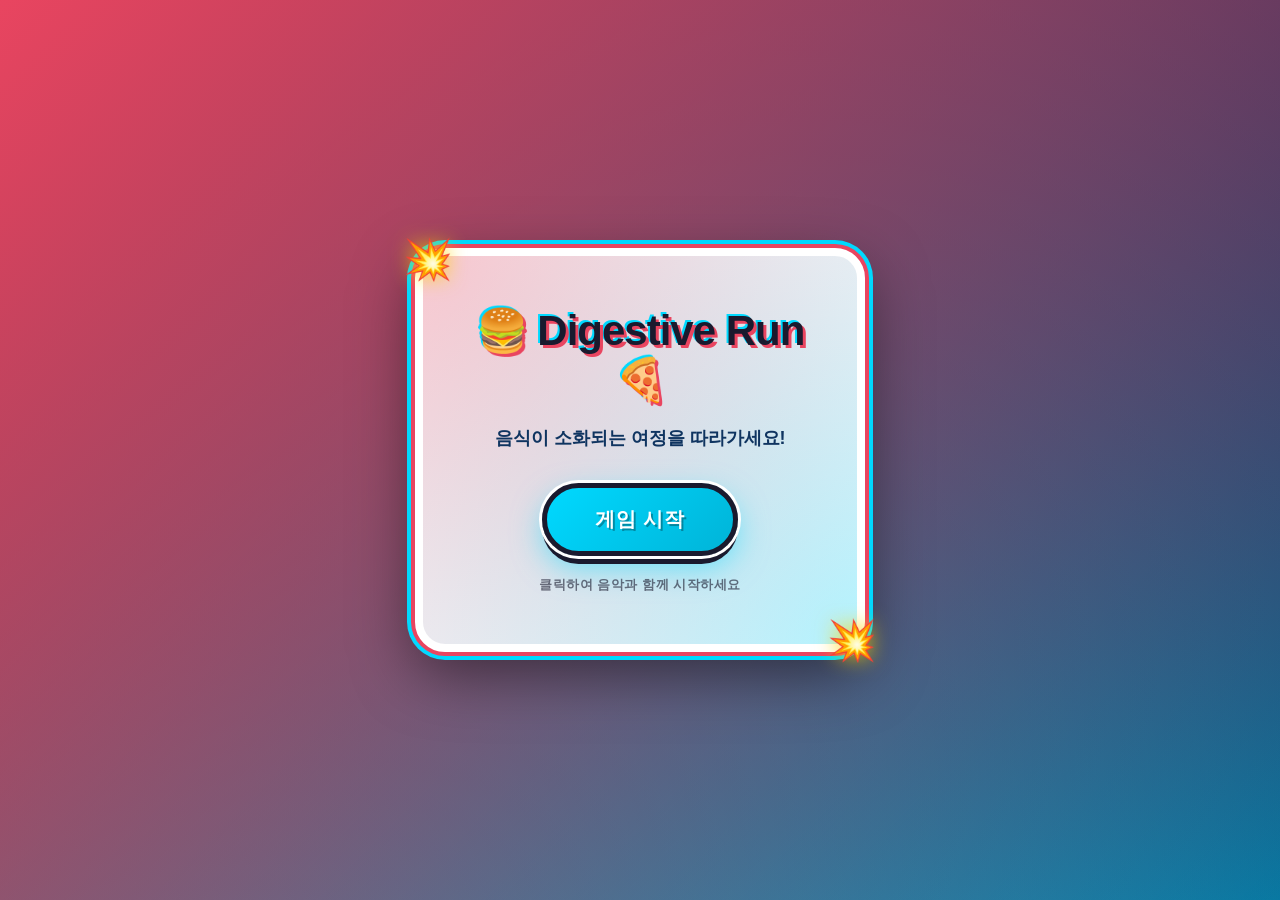
==== src/index.html @ 0e2a7981 "feat: Implement resource loading overlay with progress indicators and error handling" ====
<!doctype html>
<html lang="ko">
<head>
  <meta charset="utf-8">
  <meta name="viewport" content="width=device-width, initial-scale=1, maximum-scale=1, user-scalable=no, viewport-fit=cover">
  <title>Digestive Run - Pipeline Defense Farm</title>
  <link rel="icon" type="image/svg+xml" href="./favicon-alt-1.svg">
  <link rel="stylesheet" href="./styles/main.css">
</head>
<body>
  <!-- Resource Loading Overlay -->
  <div class="resource-loading-overlay" id="resourceLoadingOverlay">
    <div class="resource-loading-content">
      <div class="resource-loading-badge">SYNC</div>
      <h2 class="resource-loading-title">Game Resource Routing</h2>
      <p class="resource-loading-message" id="resourceLoadingMessage">핵심 시스템을 준비하는 중...</p>
      <div class="resource-loading-progress-wrap" role="progressbar" aria-valuemin="0" aria-valuemax="100" aria-valuenow="0">
        <div class="resource-loading-progress-bar" id="resourceLoadingProgressBar"></div>
      </div>
      <div class="resource-loading-percent" id="resourceLoadingPercent">0%</div>
    </div>
  </div>

  <!-- Start Overlay for autoplay -->
  <div class="start-overlay" id="startOverlay">
    <div class="start-content">
      <h1>🍔 Digestive Run 🍕</h1>
      <p>음식이 소화되는 여정을 따라가세요!</p>
      <button class="start-btn" id="startBtn">게임 시작</button>
      <div class="start-hint">클릭하여 음악과 함께 시작하세요</div>
    </div>
  </div>

  <!-- 스케일 컨테이너 -->
  <div id="scale-container">
    <div id="game-screen">

      <!-- 상단 상태바 -->
      <header id="status-bar">
        <div class="resources">
          <span class="resource nc-resource">🍎 <span id="ncAmount">1250</span></span>
          <div class="resource sc-resource">
            <div class="sc-bar-progress" id="scBarProgress" style="width: 0%"></div>
            <span class="sc-content">⚡ <span id="scText">40/80</span></span>
          </div>
          <!-- 1시간 SC 수령 버튼 -->
          <button class="claim-btn" id="hourlyClaimBtn" title="1시간 SC 보상 수령" style="display: none;">
            <span class="claim-icon">🎁</span>
            <span class="claim-text">수령</span>
          </button>
          <!-- 6시간 보상 버튼 -->
          <button class="claim-btn six-hour-reward" id="sixHourClaimBtn" title="6시간 보상 수령" style="display: none;">
            <span class="claim-icon">💰</span>
            <span class="claim-text" id="sixHourClaimText">아침 보상</span>
          </button>
        </div>
        <div class="controls-group">
          <div class="music-controls">
            <button class="music-btn" id="musicToggle" title="Play/Pause Music">🔊</button>
          </div>
        </div>
      </header>

      <!-- 게임 영역 -->
      <main id="game-area">
        <div class="canvas-container">
          <canvas id="pathCanvas"></canvas>
          <canvas id="emojiCanvas"></canvas>
          <!-- Towers will be rendered via WebGL2 on the canvas -->
        </div>
      </main>

      <!-- 하단 슬라이드업 메뉴 -->
      <aside id="bottom-sheet">
        <div class="sheet-handle" id="sheetHandle"></div>

        <!-- 타워 상세 정보 (설치된 타워) -->
        <div class="sheet-content hidden" id="tower-detail">
          <!-- 타워 정보 블록 (헤더 + 스탯 통합) -->
          <div class="tower-info-block">
            <div class="tower-header">
              <div class="tower-icon-large">🧪</div>
              <div class="tower-title">
                <h2>효소 분사기</h2>
                <p class="tower-subtitle">Lv 3 • 탄수화물 분해 특화</p>
              </div>
            </div>

            <!-- 성장 정보 (XP, 성급) -->
            <div class="tower-growth-info">
              <div class="growth-row">
                <span class="growth-label">성급</span>
                <span class="growth-value" id="towerStarDisplay">⭐ 1성</span>
              </div>
              <div class="growth-row">
                <span class="growth-label">경험치</span>
                <div class="xp-bar-container">
                  <div class="xp-bar-fill" id="towerXPBar" style="width: 0%"></div>
                  <span class="xp-text" id="towerXPText">0 / 40</span>
                </div>
              </div>
            </div>

            <div class="tower-stats">
              <div class="stat-item">
                <span class="stat-icon">⚔️</span>
                <span class="stat-label">공격력</span>
                <span class="stat-value" data-stat="attack">45</span>
              </div>
              <div class="stat-item">
                <span class="stat-icon">⏱️</span>
                <span class="stat-label" id="towerSpeedLabel">공격속도</span>
                <span class="stat-value" data-stat="speed">1.25초</span>
              </div>
              <div class="stat-item">
                <span class="stat-icon">📍</span>
                <span class="stat-label">사거리</span>
                <span class="stat-value" data-stat="range">180</span>
              </div>
              <div class="stat-item">
                <span class="stat-icon">🎲</span>
                <span class="stat-label">치명타율</span>
                <span class="stat-value" data-stat="critChance">0%</span>
              </div>
              <div class="stat-item">
                <span class="stat-icon">💥</span>
                <span class="stat-label">치명배율</span>
                <span class="stat-value" data-stat="critMult">×2.0</span>
              </div>
            </div>

            <!-- 음식 태그 추가 피해 -->
            <div class="tower-tag-bonuses" id="towerTagBonuses"></div>

            <!-- 각인 (승급으로 획득한 영구 능력) -->
            <div class="tower-imprints hidden" id="towerImprintBlock">
              <div class="tower-imprints-header">
                <h4>✨ 영구 각인</h4>
                <span class="imprint-count" id="imprintCount">0개</span>
              </div>
              <div class="imprint-list" id="towerImprintList">
                <!-- 각인 카드가 여기에 동적으로 추가됨 -->
              </div>
            </div>
          </div>

          <!-- 업그레이드 트리 블록 -->
          <div class="upgrade-block">
            <div class="upgrade-header">
              <h3>💥 업그레이드 트리</h3>
            </div>
            <div class="upgrade-content">
              <!-- 업그레이드 트리가 여기에 동적으로 추가됨 -->
            </div>
          </div>

          <div class="action-buttons">
            <button class="action-btn danger" id="sellBtn">🗑️ 판매</button>
            <button class="action-btn primary" id="closeBtn">✕ 닫기</button>
          </div>
        </div>

        <!-- 타워 설치 메뉴 (빈 슬롯) -->
        <div class="sheet-content hidden" id="tower-build">
          <div class="detail-header">
            <h2 style="color: #1a1a2e; font-size: 24px; text-shadow: 2px 2px 0 #e94560; font-weight: 900; width: 100%; text-align: center;">🏗️ 타워 설치</h2>
          </div>

          <div class="action-section">
            <div class="tower-grid">
              <div class="tower-card" data-tower-type="acidRail">
                <div class="tower-icon-medium">💉</div>
                <div class="tower-card-name">위산 레일</div>
                <div class="tower-card-cost">🍎 150</div>
              </div>
              <div class="tower-card" data-tower-type="enzymeCharge">
                <div class="tower-icon-medium">🔋</div>
                <div class="tower-card-name">효소 축전</div>
                <div class="tower-card-cost">🍎 180</div>
              </div>
              <div class="tower-card" data-tower-type="pierceBolt">
                <div class="tower-icon-medium">🎯</div>
                <div class="tower-card-name">관통 볼트</div>
                <div class="tower-card-cost">🍎 160</div>
              </div>
              <div class="tower-card locked">
                <div class="tower-icon-medium">🦠</div>
                <div class="tower-card-name">유산균</div>
                <div class="tower-card-cost">🦠 25</div>
                <div class="lock-badge">🔒</div>
              </div>
              <div class="tower-card locked">
                <div class="tower-icon-medium">🌀</div>
                <div class="tower-card-name">연동</div>
                <div class="tower-card-cost">⚡ 30</div>
                <div class="lock-badge">🔒</div>
              </div>
              <div class="tower-card locked">
                <div class="tower-icon-medium">✨</div>
                <div class="tower-card-name">흡수</div>
                <div class="tower-card-cost">🍎 120</div>
                <div class="lock-badge">🔒</div>
              </div>
            </div>
          </div>

          <div class="action-buttons">
            <button class="action-btn primary" id="closeBuildBtn">✕ 닫기</button>
          </div>
        </div>

        <!-- 타워 승급 전용 UI -->
        <div class="sheet-content hidden" id="tower-star-upgrade">
          <!-- 승급 헤더 -->
          <div class="upgrade-header-section">
            <h2 class="upgrade-title">⭐ 타워 승급</h2>
            <div class="upgrade-subtitle">
              <span id="upgradeFromStar">1성</span> → <span id="upgradeToStar">2성</span>
            </div>
          </div>

          <!-- 스탯 비교 섹션 -->
          <div class="stat-comparison-section">
            <h3 class="section-title">📊 보너스 스탯 변화</h3>
            <div class="stat-comparison-grid" id="statComparisonGrid">
              <!-- 동적으로 생성됨 -->
            </div>

            <!-- 각인 카드 컨테이너 -->
            <div class="imprint-cards-container" id="imprintCardsContainer">
              <!-- 동적으로 생성됨 -->
            </div>

            <!-- 버튼 그룹 -->
            <div class="upgrade-actions">
              <button class="action-btn reroll-btn" id="rerollStatsBtn"><span id="rerollCostDisplay">⚡ 3</span> 다시 뽑기</button>
              <button class="action-btn expand-btn" id="expandChoiceBtn"><span id="expandCostDisplay">⚡ 10</span> 선택지 추가</button>
            </div>
          </div>

          <!-- 승급 완료 버튼 -->
          <div class="upgrade-confirm-section">
            <button class="upgrade-confirm-btn disabled" id="upgradeConfirmBtn">
              <span class="confirm-icon">⚠️</span>
              <span class="confirm-text">각인을 선택해주세요</span>
            </button>
          </div>
        </div>
      </aside>

    </div>
  </div>

  <!-- 개발자 메뉴 -->
  <div id="dev-menu" class="dev-menu" style="display: none;">
    <button id="dev-menu-toggle" class="dev-menu-toggle">⚙️</button>
    <div id="dev-menu-panel" class="dev-menu-panel" style="display: none;">
      <div class="dev-menu-header">개발자 도구</div>
      <button class="dev-menu-item" id="dev-path-editor">
        <span class="dev-menu-icon">📍</span>
        <span class="dev-menu-text">Path Editor</span>
        <span class="dev-menu-shortcut">Ctrl+Shift+E</span>
      </button>
      <button class="dev-menu-item" id="dev-tower-editor">
        <span class="dev-menu-icon">🗼</span>
        <span class="dev-menu-text">Tower Slot Editor</span>
      </button>
    </div>
  </div>

  <script type="module" src="./js/main.js"></script>
</body>
</html>
---- src/styles/main.css ----
/**
 * Main Stylesheet - Digestive Run
 *
 * Modular CSS structure with Splatoon theme
 */

/* Theme Variables & Base Styles */
@import './themes/splatoon.css';

/* Component Styles */
@import './components/game-screen.css';
@import './components/music-controls.css';
@import './components/audio-settings.css';
@import './components/start-overlay.css';
@import './components/resource-loading.css';
@import './components/canvas-container.css';
@import './components/status-bar.css';
@import './components/tower-system.css';
@import './components/bottom-sheet.css';
@import './components/upgrade-tree.css';
@import './components/star-upgrade.css';
@import './components/dev-menu.css';
@import './components/dialog.css';
@import './components/offline-rewards.css';
@import './components/offline-rewards.css';

/* Global Reset & Base Layout */
* {
  box-sizing: border-box;
  margin: 0;
  padding: 0;
}

html,
body {
  width: 100%;
  height: 100%;
  margin: 0;
  padding: 0;
  overflow: hidden;
  position: fixed; /* 모바일에서 주소창 영향 방지 */
}

/* Print styles */
@media print {
  .music-controls,
  .start-overlay,
  .resource-loading-overlay {
    display: none;
  }
}
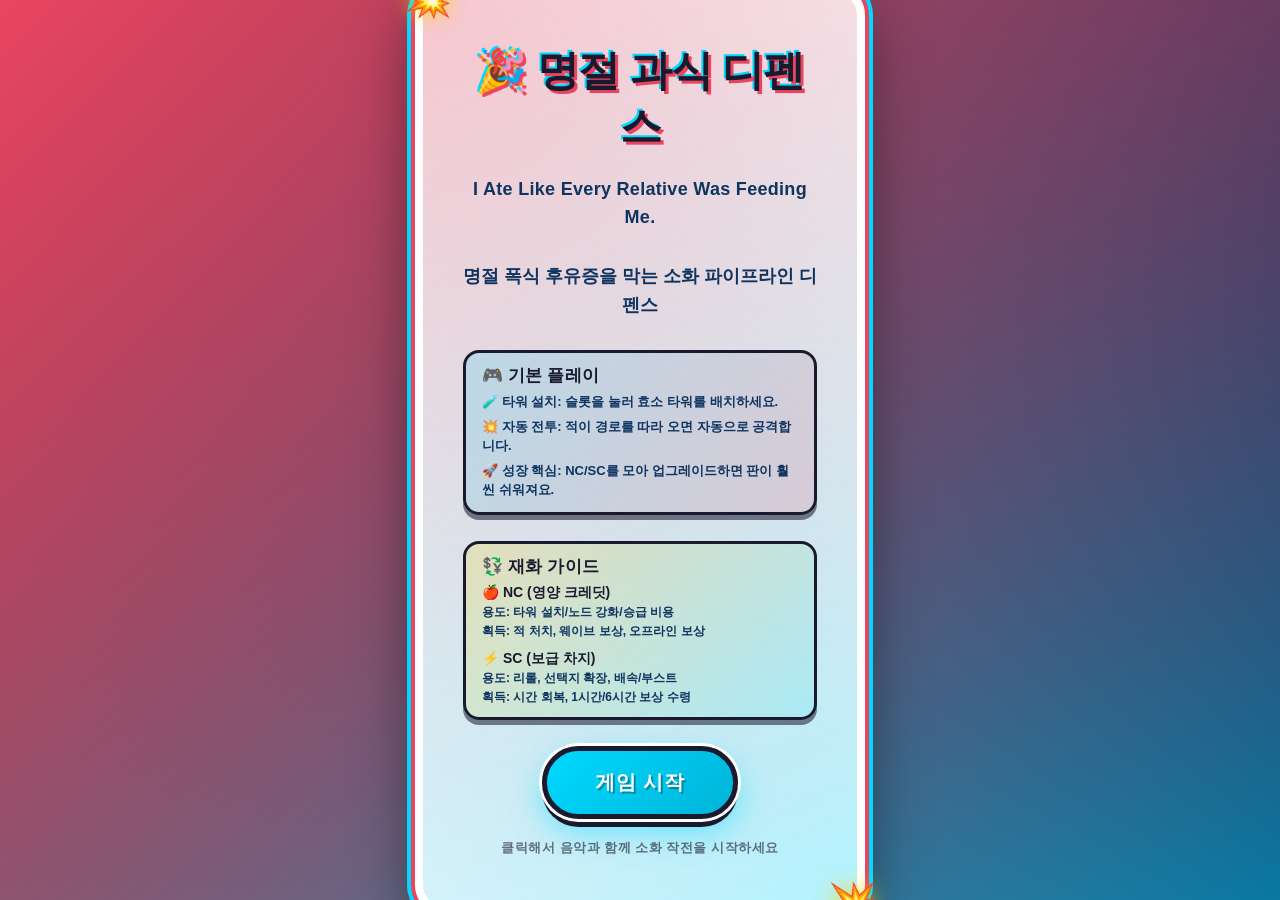
==== commit c17ebdd1: "feat: Add new assets and enhance start overlay with localized content and gameplay guides" ====
--- a/src/index.html
+++ b/src/index.html
@@ -3,7 +3,7 @@
 <head>
   <meta charset="utf-8">
   <meta name="viewport" content="width=device-width, initial-scale=1, maximum-scale=1, user-scalable=no, viewport-fit=cover">
-  <title>Digestive Run - Pipeline Defense Farm</title>
+  <title>명절 과식 디펜스 - Pipeline Defense Farm</title>
   <link rel="icon" type="image/svg+xml" href="./favicon-alt-1.svg">
   <link rel="stylesheet" href="./styles/main.css">
 </head>
@@ -24,10 +24,37 @@
   <!-- Start Overlay for autoplay -->
   <div class="start-overlay" id="startOverlay">
     <div class="start-content">
-      <h1>🍔 Digestive Run 🍕</h1>
-      <p>음식이 소화되는 여정을 따라가세요!</p>
+      <h1>🎉 명절 과식 디펜스</h1>
+      <p class="start-tagline">I Ate Like Every Relative Was Feeding Me.</p>
+      <p class="start-subtitle">명절 폭식 후유증을 막는 소화 파이프라인 디펜스</p>
+
+      <div class="start-play-guide" aria-label="기본 플레이 소개">
+        <h2 class="start-guide-title">🎮 기본 플레이</h2>
+        <ul class="start-guide-list">
+          <li>🧪 타워 설치: 슬롯을 눌러 효소 타워를 배치하세요.</li>
+          <li>💥 자동 전투: 적이 경로를 따라 오면 자동으로 공격합니다.</li>
+          <li>🚀 성장 핵심: NC/SC를 모아 업그레이드하면 판이 훨씬 쉬워져요.</li>
+        </ul>
+      </div>
+
+      <div class="start-currency-guide" aria-label="재화 설명">
+        <h2 class="start-guide-title">💱 재화 가이드</h2>
+        <ul class="start-currency-list">
+          <li>
+            <span class="currency-label">🍎 NC (영양 크레딧)</span>
+            <span class="currency-desc">용도: 타워 설치/노드 강화/승급 비용</span>
+            <span class="currency-desc">획득: 적 처치, 웨이브 보상, 오프라인 보상</span>
+          </li>
+          <li>
+            <span class="currency-label">⚡ SC (보급 차지)</span>
+            <span class="currency-desc">용도: 리롤, 선택지 확장, 배속/부스트</span>
+            <span class="currency-desc">획득: 시간 회복, 1시간/6시간 보상 수령</span>
+          </li>
+        </ul>
+      </div>
+
       <button class="start-btn" id="startBtn">게임 시작</button>
-      <div class="start-hint">클릭하여 음악과 함께 시작하세요</div>
+      <div class="start-hint">클릭해서 음악과 함께 소화 작전을 시작하세요</div>
     </div>
   </div>
 
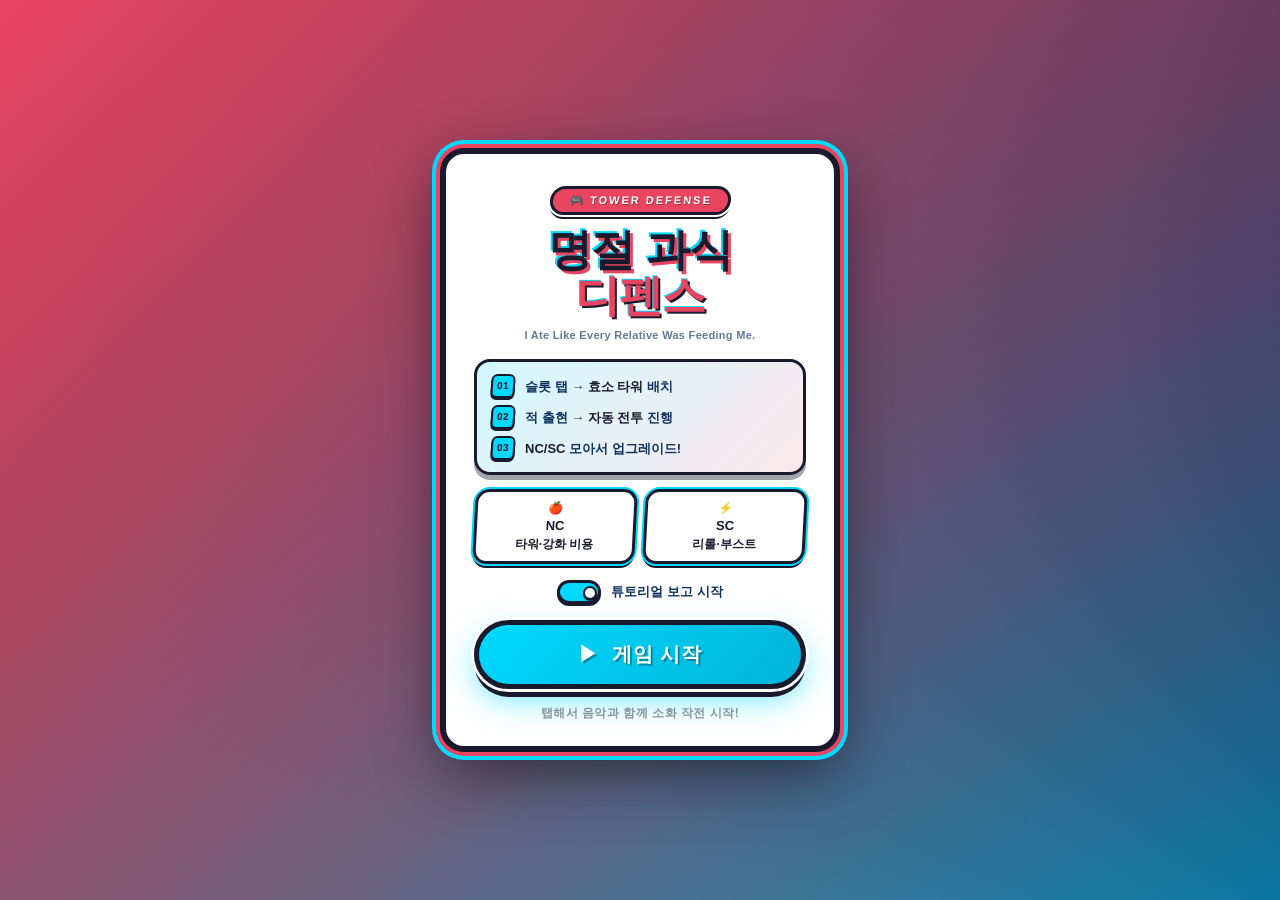
==== commit ce67be39: "feat: enhance start overlay with tutorial functionality and food emoji rain - Added tutorial navigat" ====
--- a/src/index.html
+++ b/src/index.html
@@ -23,38 +23,139 @@
 
   <!-- Start Overlay for autoplay -->
   <div class="start-overlay" id="startOverlay">
+    <!-- Food emoji particle rain background -->
+    <div class="food-rain-container" id="foodRainContainer" aria-hidden="true"></div>
+
     <div class="start-content">
-      <h1>🎉 명절 과식 디펜스</h1>
-      <p class="start-tagline">I Ate Like Every Relative Was Feeding Me.</p>
-      <p class="start-subtitle">명절 폭식 후유증을 막는 소화 파이프라인 디펜스</p>
-
-      <div class="start-play-guide" aria-label="기본 플레이 소개">
-        <h2 class="start-guide-title">🎮 기본 플레이</h2>
-        <ul class="start-guide-list">
-          <li>🧪 타워 설치: 슬롯을 눌러 효소 타워를 배치하세요.</li>
-          <li>💥 자동 전투: 적이 경로를 따라 오면 자동으로 공격합니다.</li>
-          <li>🚀 성장 핵심: NC/SC를 모아 업그레이드하면 판이 훨씬 쉬워져요.</li>
-        </ul>
-      </div>
-
-      <div class="start-currency-guide" aria-label="재화 설명">
-        <h2 class="start-guide-title">💱 재화 가이드</h2>
-        <ul class="start-currency-list">
-          <li>
-            <span class="currency-label">🍎 NC (영양 크레딧)</span>
-            <span class="currency-desc">용도: 타워 설치/노드 강화/승급 비용</span>
-            <span class="currency-desc">획득: 적 처치, 웨이브 보상, 오프라인 보상</span>
-          </li>
-          <li>
-            <span class="currency-label">⚡ SC (보급 차지)</span>
-            <span class="currency-desc">용도: 리롤, 선택지 확장, 배속/부스트</span>
-            <span class="currency-desc">획득: 시간 회복, 1시간/6시간 보상 수령</span>
-          </li>
-        </ul>
-      </div>
-
-      <button class="start-btn" id="startBtn">게임 시작</button>
-      <div class="start-hint">클릭해서 음악과 함께 소화 작전을 시작하세요</div>
+      <!-- HUD corner brackets -->
+      <span class="hud-corner hud-tl" aria-hidden="true"></span>
+      <span class="hud-corner hud-tr" aria-hidden="true"></span>
+      <span class="hud-corner hud-bl" aria-hidden="true"></span>
+      <span class="hud-corner hud-br" aria-hidden="true"></span>
+
+      <!-- Title section -->
+      <div class="start-title-section">
+        <div class="start-game-badge">🎮 TOWER DEFENSE</div>
+        <h1 class="start-main-title">명절 과식<br><span class="title-accent">디펜스</span></h1>
+        <p class="start-tagline">I Ate Like Every Relative Was Feeding Me.</p>
+      </div>
+
+      <!-- Numbered play guide -->
+      <div class="start-guide-compact" aria-label="기본 플레이 안내">
+        <div class="guide-item">
+          <span class="guide-num">01</span>
+          <span>슬롯 탭 → <strong>효소 타워</strong> 배치</span>
+        </div>
+        <div class="guide-item">
+          <span class="guide-num">02</span>
+          <span>적 출현 → <strong>자동 전투</strong> 진행</span>
+        </div>
+        <div class="guide-item">
+          <span class="guide-num">03</span>
+          <span><strong>NC/SC</strong> 모아서 업그레이드!</span>
+        </div>
+      </div>
+
+      <!-- Currency chips -->
+      <div class="start-currency-row" aria-label="재화 안내">
+        <div class="currency-chip">🍎 <strong>NC</strong> 타워·강화 비용</div>
+        <div class="currency-chip">⚡ <strong>SC</strong> 리롤·부스트</div>
+      </div>
+
+      <!-- Tutorial toggle -->
+      <label class="tutorial-toggle-label" for="tutorialToggle">
+        <div class="tutorial-toggle-switch">
+          <input type="checkbox" id="tutorialToggle" checked>
+          <span class="tutorial-toggle-track">
+            <span class="tutorial-toggle-thumb"></span>
+          </span>
+        </div>
+        <span>튜토리얼 보고 시작</span>
+      </label>
+
+      <button class="start-btn" id="startBtn">▶&nbsp; 게임 시작</button>
+      <div class="start-hint">탭해서 음악과 함께 소화 작전 시작!</div>
+    </div>
+  </div>
+
+  <!-- Tutorial Overlay (3-page) -->
+  <div class="tutorial-overlay hidden" id="tutorialOverlay">
+    <div class="tutorial-modal">
+
+      <!-- Step progress bar -->
+      <div class="tutorial-steps" aria-label="튜토리얼 진행 단계">
+        <span class="tutorial-step active" aria-hidden="true"></span>
+        <span class="tutorial-step" aria-hidden="true"></span>
+        <span class="tutorial-step" aria-hidden="true"></span>
+      </div>
+
+      <!-- Page 1: 타워 설치 -->
+      <div class="tutorial-page active" id="tutPage0">
+        <div class="tutorial-page-header">
+          <span class="tutorial-page-num">1 / 3</span>
+          <h2 class="tutorial-page-title">🧪 타워 설치하기</h2>
+        </div>
+        <div class="tutorial-gif-frame">
+          <img src="./assets/t_01.gif" alt="타워 설치 튜토리얼" class="tutorial-gif">
+          <div class="tutorial-desc">
+            <p class="tutorial-desc-main">빈 슬롯을 탭하면 타워 설치 메뉴가 열립니다.</p>
+            <ul class="tutorial-tips">
+              <li>💉 <strong>위산 레일</strong> — 빠른 연사 · 산성 데미지</li>
+              <li>🔋 <strong>효소 축전</strong> — 범위 폭발 · 지속 데미지</li>
+              <li>🎯 <strong>관통 볼트</strong> — 직선 관통 · 다중 타격</li>
+            </ul>
+          </div>
+        </div>
+      </div>
+
+      <!-- Page 2: 스킬 트리 -->
+      <div class="tutorial-page" id="tutPage1">
+        <div class="tutorial-page-header">
+          <span class="tutorial-page-num">2 / 3</span>
+          <h2 class="tutorial-page-title">📈 타워 성장 &amp; 스킬 트리</h2>
+        </div>
+        <div class="tutorial-gif-frame">
+          <img src="./assets/t_02.gif" alt="스킬 트리 튜토리얼" class="tutorial-gif">
+          <div class="tutorial-desc">
+            <p class="tutorial-desc-main">설치된 타워를 탭하면 상세 패널이 열립니다.</p>
+            <ul class="tutorial-tips">
+              <li>⏱️ 시간이 지나면 자동으로 <strong>경험치</strong>가 쌓입니다</li>
+              <li>🔼 레벨업 후 <strong>스킬 포인트</strong>로 업그레이드 노드를 선택하세요</li>
+              <li>🚀 포인트를 먼저 쓸수록 타워가 빠르게 강해집니다</li>
+            </ul>
+          </div>
+        </div>
+      </div>
+
+      <!-- Page 3: 타워 승급 -->
+      <div class="tutorial-page" id="tutPage2">
+        <div class="tutorial-page-header">
+          <span class="tutorial-page-num">3 / 3</span>
+          <h2 class="tutorial-page-title">⭐ 타워 승급</h2>
+        </div>
+        <div class="tutorial-gif-frame">
+          <img src="./assets/t_03.gif" alt="타워 승급 튜토리얼" class="tutorial-gif">
+          <div class="tutorial-desc">
+            <p class="tutorial-desc-main">스킬 포인트를 모두 쓰면 승급 버튼이 활성화됩니다.</p>
+            <ul class="tutorial-tips">
+              <li>✨ 승급 패널에서 강력한 <strong>각인 효과</strong>를 선택하세요</li>
+              <li>🔒 각인은 타워에 <strong>영구 적용</strong>됩니다</li>
+              <li>⚡ SC로 선택지를 추가하거나 다시 뽑을 수 있습니다</li>
+            </ul>
+          </div>
+        </div>
+      </div>
+
+      <!-- Navigation -->
+      <div class="tutorial-nav">
+        <button class="tut-btn tut-skip" id="tutSkipBtn">건너뛰기</button>
+        <div class="tutorial-nav-right">
+          <button class="tut-btn tut-prev hidden" id="tutPrevBtn">◀ 이전</button>
+          <button class="tut-btn tut-next" id="tutNextBtn">다음 ▶</button>
+          <button class="tut-btn tut-start hidden" id="tutStartBtn">🎮 게임 시작!</button>
+        </div>
+      </div>
+
     </div>
   </div>
 
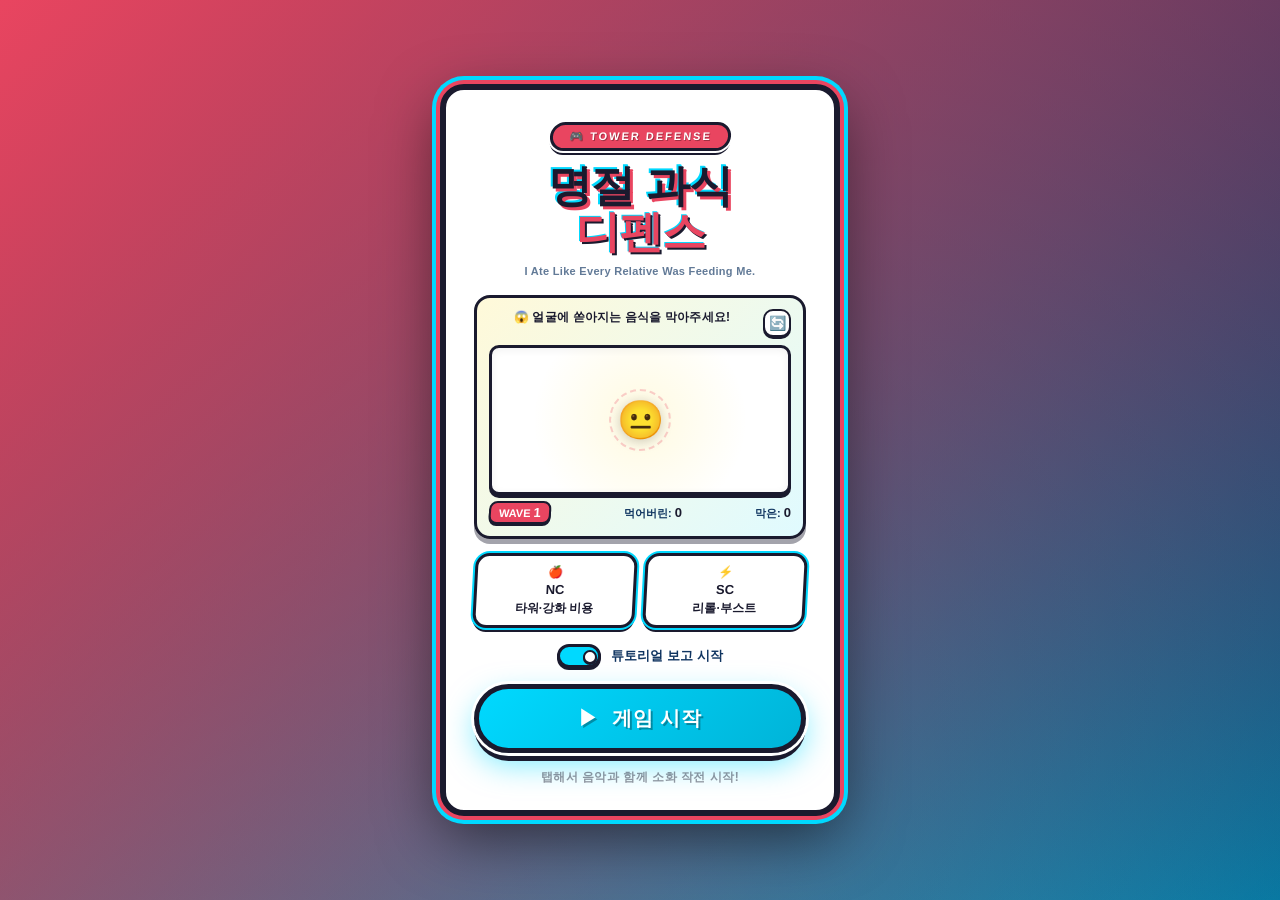
==== commit 631940c6: "feat: add mini-games for food selection and defense in start overlay" ====
--- a/src/index.html
+++ b/src/index.html
@@ -40,20 +40,37 @@
         <p class="start-tagline">I Ate Like Every Relative Was Feeding Me.</p>
       </div>
 
-      <!-- Numbered play guide -->
-      <div class="start-guide-compact" aria-label="기본 플레이 안내">
-        <div class="guide-item">
-          <span class="guide-num">01</span>
-          <span>슬롯 탭 → <strong>효소 타워</strong> 배치</span>
-        </div>
-        <div class="guide-item">
-          <span class="guide-num">02</span>
-          <span>적 출현 → <strong>자동 전투</strong> 진행</span>
-        </div>
-        <div class="guide-item">
-          <span class="guide-num">03</span>
-          <span><strong>NC/SC</strong> 모아서 업그레이드!</span>
-        </div>
+      <!-- Mini-games wrapper (랜덤으로 하나 표시) -->
+      <div id="startMinigamesWrap">
+
+        <!-- Game 1: 음식 선택 -->
+        <div class="start-minigame" id="minigame1" aria-label="음식 선택 미니게임">
+          <p class="minigame-prompt">🍽️ 마지막으로 드신 음식을 골라보세요!</p>
+          <div class="minigame-grid" id="minigameGrid" role="group" aria-label="음식 선택 그리드">
+            <!-- JS로 채워짐 -->
+          </div>
+          <div class="minigame-footer">
+            <p class="minigame-result hidden" id="minigameResult" aria-live="polite"></p>
+            <button class="minigame-shuffle-btn" id="minigameShuffleBtn" type="button" title="다시 섞기">🔀</button>
+          </div>
+        </div>
+
+        <!-- Game 2: 음식 방어 -->
+        <div class="start-minigame start-minigame-defense hidden" id="minigame2" aria-label="음식 방어 미니게임">
+          <div class="defense-header">
+            <p class="minigame-prompt">😱 얼굴에 쏟아지는 음식을 막아주세요!</p>
+            <button class="minigame-shuffle-btn" id="defenseRestartBtn" type="button" title="다시 시작">🔄</button>
+          </div>
+          <div class="defense-arena" id="defenseArena" aria-label="방어 게임 영역">
+            <div class="defense-face" id="defenseFace" aria-live="polite">😐</div>
+          </div>
+          <div class="defense-footer">
+            <span class="defense-stat wave-badge">WAVE <strong id="defenseWave">1</strong></span>
+            <span class="defense-stat">먹어버린: <strong id="defenseAbsorbed">0</strong></span>
+            <span class="defense-stat">막은: <strong id="defenseBlocked">0</strong></span>
+          </div>
+        </div>
+
       </div>
 
       <!-- Currency chips -->
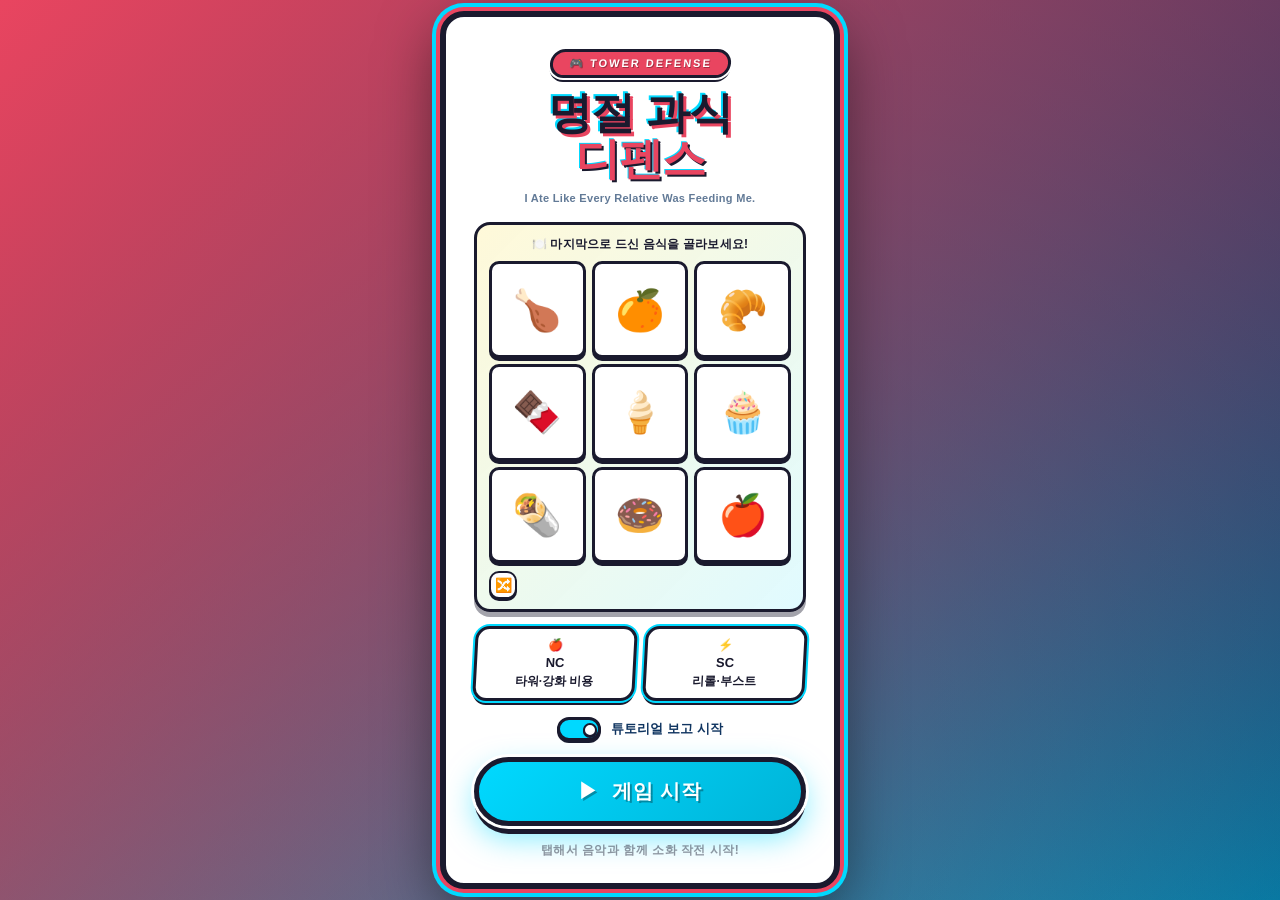
==== commit 51247434: "feat: implement tower slot unlocking system with UI and save/load functionality" ====
--- a/src/index.html
+++ b/src/index.html
@@ -354,6 +354,21 @@
           </div>
         </div>
 
+        <!-- 슬롯 언락 패널 -->
+        <div class="sheet-content hidden" id="tower-unlock">
+          <div class="detail-header">
+            <h2 style="color: #1a1a2e; font-size: 24px; text-shadow: 2px 2px 0 #e94560; font-weight: 900; width: 100%; text-align: center;">🔒 슬롯 언락</h2>
+          </div>
+          <div class="action-section" style="text-align: center; padding: 24px 16px 8px;">
+            <p style="color: #666; font-size: 14px; margin-bottom: 16px;">NC를 소비해 이 슬롯을 열고 타워를 설치할 수 있습니다.</p>
+            <div id="unlockCostAmount" style="font-size: 32px; font-weight: 900; color: #1a1a2e; letter-spacing: -1px;">🍎 ---</div>
+          </div>
+          <div class="action-buttons">
+            <button class="action-btn primary" id="confirmUnlockBtn">🔓 언락</button>
+            <button class="action-btn" id="closeUnlockBtn">✕ 닫기</button>
+          </div>
+        </div>
+
         <!-- 타워 승급 전용 UI -->
         <div class="sheet-content hidden" id="tower-star-upgrade">
           <!-- 승급 헤더 -->
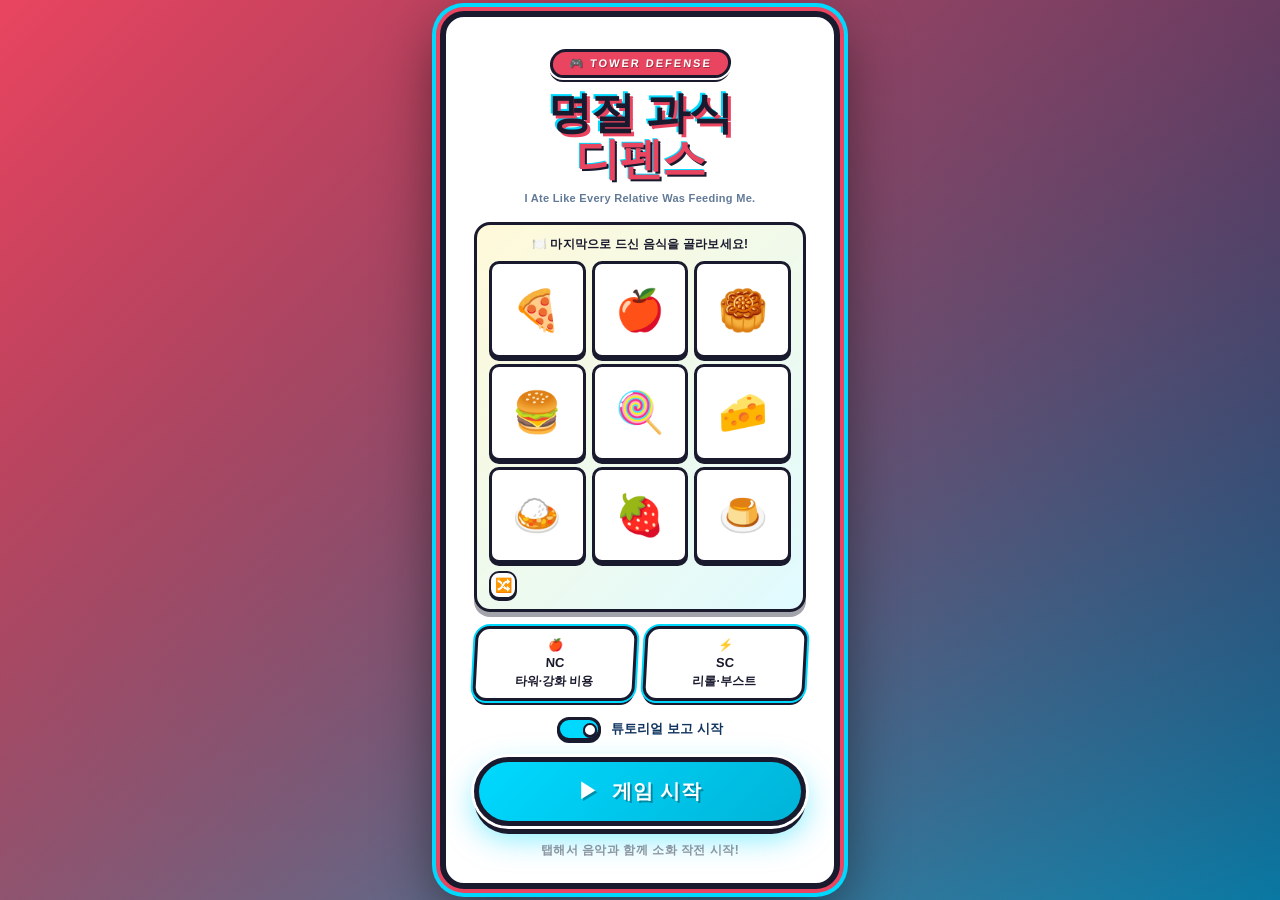
==== commit 9485cb52: "feat: enhance tower card UI with descriptions, tags, and improved styling" ====
--- a/src/index.html
+++ b/src/index.html
@@ -316,33 +316,69 @@
               <div class="tower-card" data-tower-type="acidRail">
                 <div class="tower-icon-medium">💉</div>
                 <div class="tower-card-name">위산 레일</div>
+                <div class="tower-card-desc">보스·엘리트 암살 특화</div>
+                <div class="tower-card-divider"></div>
+                <div class="tower-card-tags">
+                  <span class="tower-card-tag pro">✅ 단일 고화력</span>
+                  <span class="tower-card-tag con">❌ 느린 연사</span>
+                </div>
                 <div class="tower-card-cost">🍎 150</div>
               </div>
               <div class="tower-card" data-tower-type="enzymeCharge">
                 <div class="tower-icon-medium">🔋</div>
                 <div class="tower-card-name">효소 축전</div>
+                <div class="tower-card-desc">타이밍 기반 고점 딜러</div>
+                <div class="tower-card-divider"></div>
+                <div class="tower-card-tags">
+                  <span class="tower-card-tag pro">✅ 충전 시 폭딜</span>
+                  <span class="tower-card-tag con">❌ 충전 대기</span>
+                </div>
                 <div class="tower-card-cost">🍎 180</div>
               </div>
               <div class="tower-card" data-tower-type="pierceBolt">
                 <div class="tower-icon-medium">🎯</div>
                 <div class="tower-card-name">관통 볼트</div>
+                <div class="tower-card-desc">라인형 중장갑 관통</div>
+                <div class="tower-card-divider"></div>
+                <div class="tower-card-tags">
+                  <span class="tower-card-tag pro">✅ 다중 관통</span>
+                  <span class="tower-card-tag con">❌ 낮은 단일딜</span>
+                </div>
                 <div class="tower-card-cost">🍎 160</div>
               </div>
               <div class="tower-card locked">
                 <div class="tower-icon-medium">🦠</div>
                 <div class="tower-card-name">유산균</div>
+                <div class="tower-card-desc">장내 미생물 지원</div>
+                <div class="tower-card-divider"></div>
+                <div class="tower-card-tags">
+                  <span class="tower-card-tag pro">✅ 디버프 부여</span>
+                  <span class="tower-card-tag con">❌ 미해금</span>
+                </div>
                 <div class="tower-card-cost">🦠 25</div>
                 <div class="lock-badge">🔒</div>
               </div>
               <div class="tower-card locked">
                 <div class="tower-icon-medium">🌀</div>
                 <div class="tower-card-name">연동</div>
+                <div class="tower-card-desc">경로 연계 공격</div>
+                <div class="tower-card-divider"></div>
+                <div class="tower-card-tags">
+                  <span class="tower-card-tag pro">✅ 광역 연쇄</span>
+                  <span class="tower-card-tag con">❌ 미해금</span>
+                </div>
                 <div class="tower-card-cost">⚡ 30</div>
                 <div class="lock-badge">🔒</div>
               </div>
               <div class="tower-card locked">
                 <div class="tower-icon-medium">✨</div>
                 <div class="tower-card-name">흡수</div>
+                <div class="tower-card-desc">자원 흡수 특화</div>
+                <div class="tower-card-divider"></div>
+                <div class="tower-card-tags">
+                  <span class="tower-card-tag pro">✅ NC 회수</span>
+                  <span class="tower-card-tag con">❌ 미해금</span>
+                </div>
                 <div class="tower-card-cost">🍎 120</div>
                 <div class="lock-badge">🔒</div>
               </div>
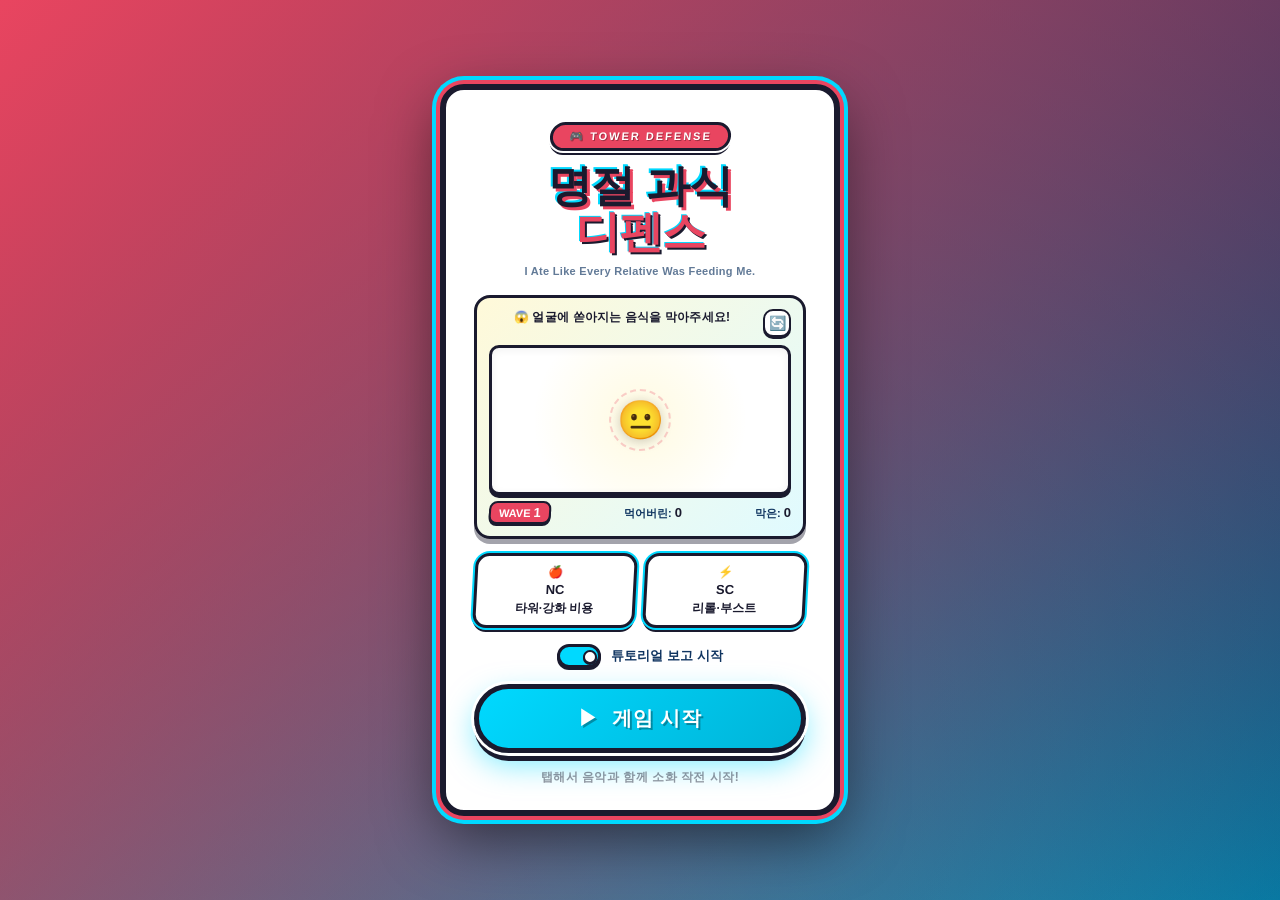
==== commit 09cb1f9b: "feat: update tower card UI with enhanced stats display and improved styling" ====
--- a/src/index.html
+++ b/src/index.html
@@ -318,9 +318,19 @@
                 <div class="tower-card-name">위산 레일</div>
                 <div class="tower-card-desc">보스·엘리트 암살 특화</div>
                 <div class="tower-card-divider"></div>
-                <div class="tower-card-tags">
-                  <span class="tower-card-tag pro">✅ 단일 고화력</span>
-                  <span class="tower-card-tag con">❌ 느린 연사</span>
+                <div class="tower-card-stats">
+                  <div class="tower-card-stat">
+                    <span class="tower-card-stat-label">⚔️ 공격</span>
+                    <span class="tower-card-stat-value">30</span>
+                  </div>
+                  <div class="tower-card-stat">
+                    <span class="tower-card-stat-label">⚡ 연사</span>
+                    <span class="tower-card-stat-value">0.8/s</span>
+                  </div>
+                  <div class="tower-card-stat">
+                    <span class="tower-card-stat-label">📏 사거리</span>
+                    <span class="tower-card-stat-value">180</span>
+                  </div>
                 </div>
                 <div class="tower-card-cost">🍎 150</div>
               </div>
@@ -329,9 +339,19 @@
                 <div class="tower-card-name">효소 축전</div>
                 <div class="tower-card-desc">타이밍 기반 고점 딜러</div>
                 <div class="tower-card-divider"></div>
-                <div class="tower-card-tags">
-                  <span class="tower-card-tag pro">✅ 충전 시 폭딜</span>
-                  <span class="tower-card-tag con">❌ 충전 대기</span>
+                <div class="tower-card-stats">
+                  <div class="tower-card-stat">
+                    <span class="tower-card-stat-label">⚔️ 공격</span>
+                    <span class="tower-card-stat-value">50</span>
+                  </div>
+                  <div class="tower-card-stat">
+                    <span class="tower-card-stat-label">⚡ 연사</span>
+                    <span class="tower-card-stat-value">0.5/s</span>
+                  </div>
+                  <div class="tower-card-stat">
+                    <span class="tower-card-stat-label">📏 사거리</span>
+                    <span class="tower-card-stat-value">160</span>
+                  </div>
                 </div>
                 <div class="tower-card-cost">🍎 180</div>
               </div>
@@ -340,9 +360,19 @@
                 <div class="tower-card-name">관통 볼트</div>
                 <div class="tower-card-desc">라인형 중장갑 관통</div>
                 <div class="tower-card-divider"></div>
-                <div class="tower-card-tags">
-                  <span class="tower-card-tag pro">✅ 다중 관통</span>
-                  <span class="tower-card-tag con">❌ 낮은 단일딜</span>
+                <div class="tower-card-stats">
+                  <div class="tower-card-stat">
+                    <span class="tower-card-stat-label">⚔️ 공격</span>
+                    <span class="tower-card-stat-value">25</span>
+                  </div>
+                  <div class="tower-card-stat">
+                    <span class="tower-card-stat-label">⚡ 연사</span>
+                    <span class="tower-card-stat-value">1.0/s</span>
+                  </div>
+                  <div class="tower-card-stat">
+                    <span class="tower-card-stat-label">📏 사거리</span>
+                    <span class="tower-card-stat-value">200</span>
+                  </div>
                 </div>
                 <div class="tower-card-cost">🍎 160</div>
               </div>
@@ -351,9 +381,19 @@
                 <div class="tower-card-name">유산균</div>
                 <div class="tower-card-desc">장내 미생물 지원</div>
                 <div class="tower-card-divider"></div>
-                <div class="tower-card-tags">
-                  <span class="tower-card-tag pro">✅ 디버프 부여</span>
-                  <span class="tower-card-tag con">❌ 미해금</span>
+                <div class="tower-card-stats">
+                  <div class="tower-card-stat">
+                    <span class="tower-card-stat-label">⚔️ 공격</span>
+                    <span class="tower-card-stat-value">???</span>
+                  </div>
+                  <div class="tower-card-stat">
+                    <span class="tower-card-stat-label">⚡ 연사</span>
+                    <span class="tower-card-stat-value">???</span>
+                  </div>
+                  <div class="tower-card-stat">
+                    <span class="tower-card-stat-label">📏 사거리</span>
+                    <span class="tower-card-stat-value">???</span>
+                  </div>
                 </div>
                 <div class="tower-card-cost">🦠 25</div>
                 <div class="lock-badge">🔒</div>
@@ -363,9 +403,19 @@
                 <div class="tower-card-name">연동</div>
                 <div class="tower-card-desc">경로 연계 공격</div>
                 <div class="tower-card-divider"></div>
-                <div class="tower-card-tags">
-                  <span class="tower-card-tag pro">✅ 광역 연쇄</span>
-                  <span class="tower-card-tag con">❌ 미해금</span>
+                <div class="tower-card-stats">
+                  <div class="tower-card-stat">
+                    <span class="tower-card-stat-label">⚔️ 공격</span>
+                    <span class="tower-card-stat-value">???</span>
+                  </div>
+                  <div class="tower-card-stat">
+                    <span class="tower-card-stat-label">⚡ 연사</span>
+                    <span class="tower-card-stat-value">???</span>
+                  </div>
+                  <div class="tower-card-stat">
+                    <span class="tower-card-stat-label">📏 사거리</span>
+                    <span class="tower-card-stat-value">???</span>
+                  </div>
                 </div>
                 <div class="tower-card-cost">⚡ 30</div>
                 <div class="lock-badge">🔒</div>
@@ -375,9 +425,19 @@
                 <div class="tower-card-name">흡수</div>
                 <div class="tower-card-desc">자원 흡수 특화</div>
                 <div class="tower-card-divider"></div>
-                <div class="tower-card-tags">
-                  <span class="tower-card-tag pro">✅ NC 회수</span>
-                  <span class="tower-card-tag con">❌ 미해금</span>
+                <div class="tower-card-stats">
+                  <div class="tower-card-stat">
+                    <span class="tower-card-stat-label">⚔️ 공격</span>
+                    <span class="tower-card-stat-value">???</span>
+                  </div>
+                  <div class="tower-card-stat">
+                    <span class="tower-card-stat-label">⚡ 연사</span>
+                    <span class="tower-card-stat-value">???</span>
+                  </div>
+                  <div class="tower-card-stat">
+                    <span class="tower-card-stat-label">📏 사거리</span>
+                    <span class="tower-card-stat-value">???</span>
+                  </div>
                 </div>
                 <div class="tower-card-cost">🍎 120</div>
                 <div class="lock-badge">🔒</div>
